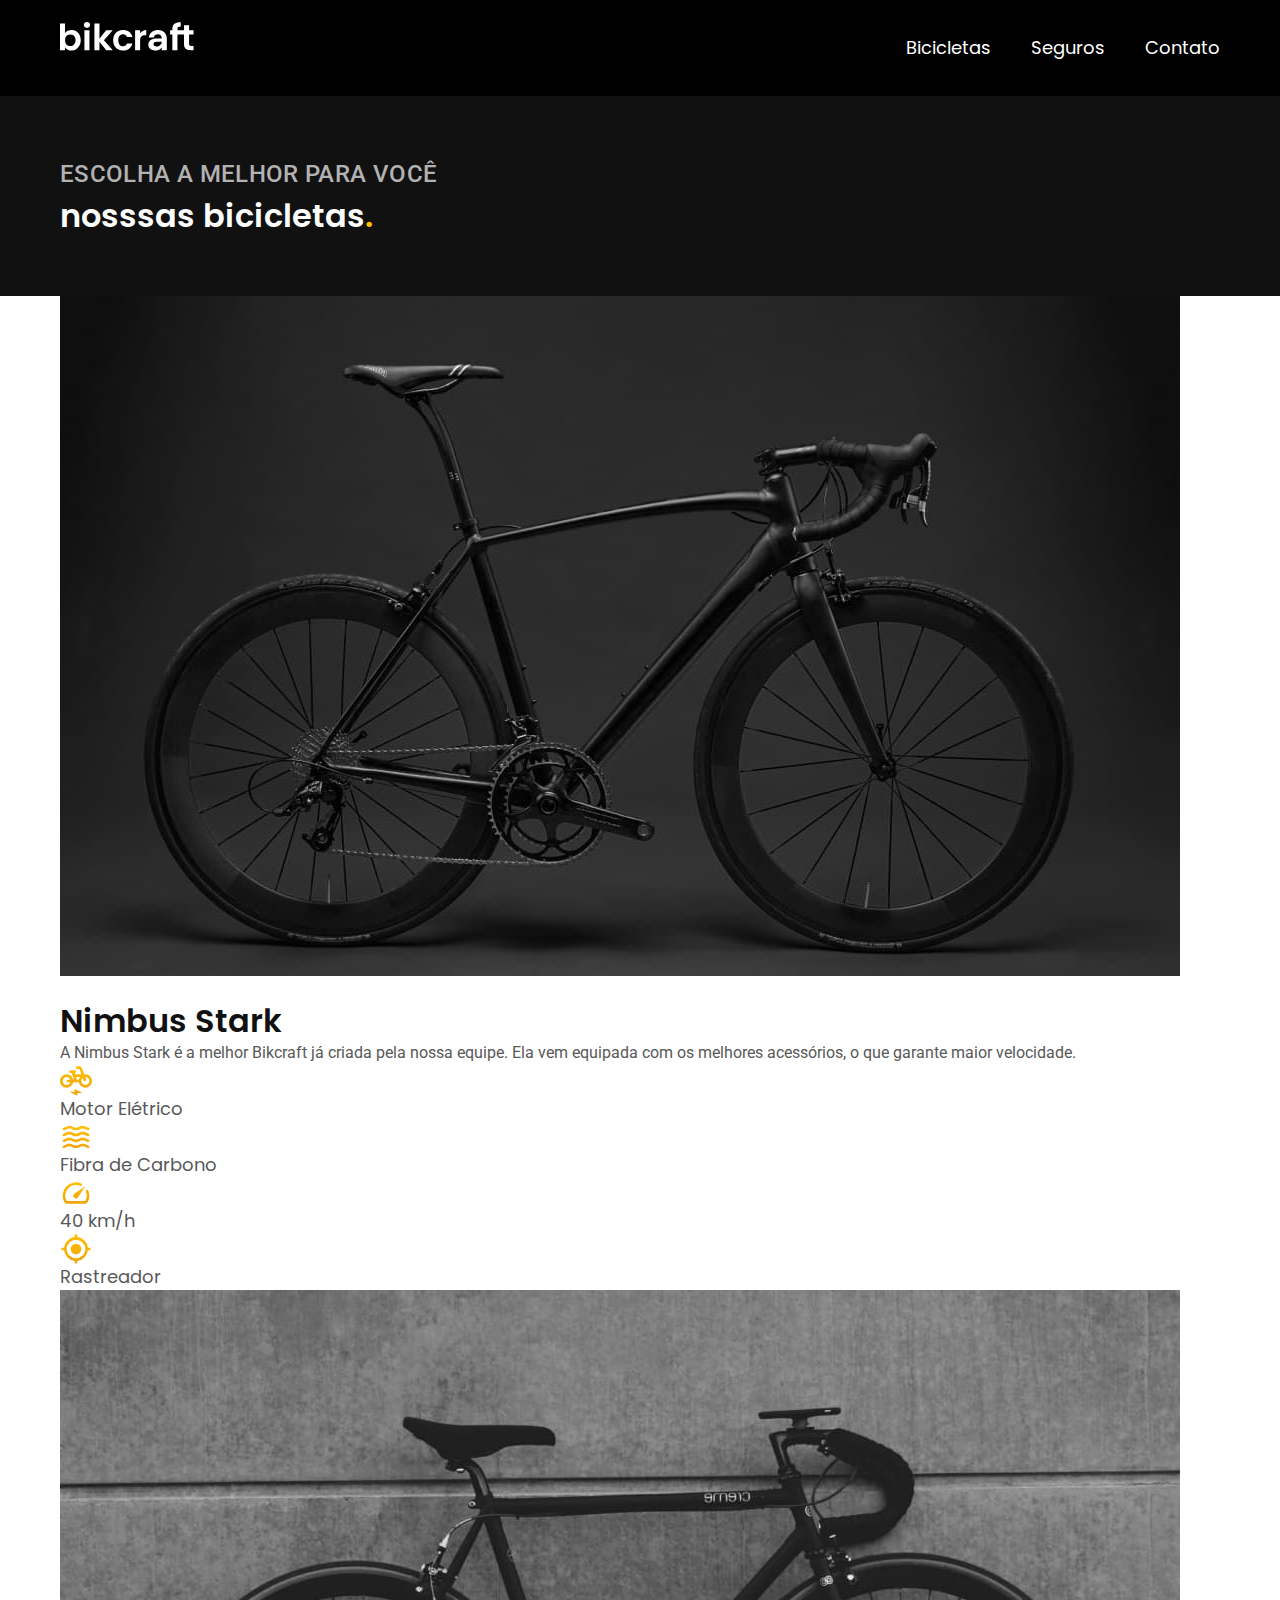
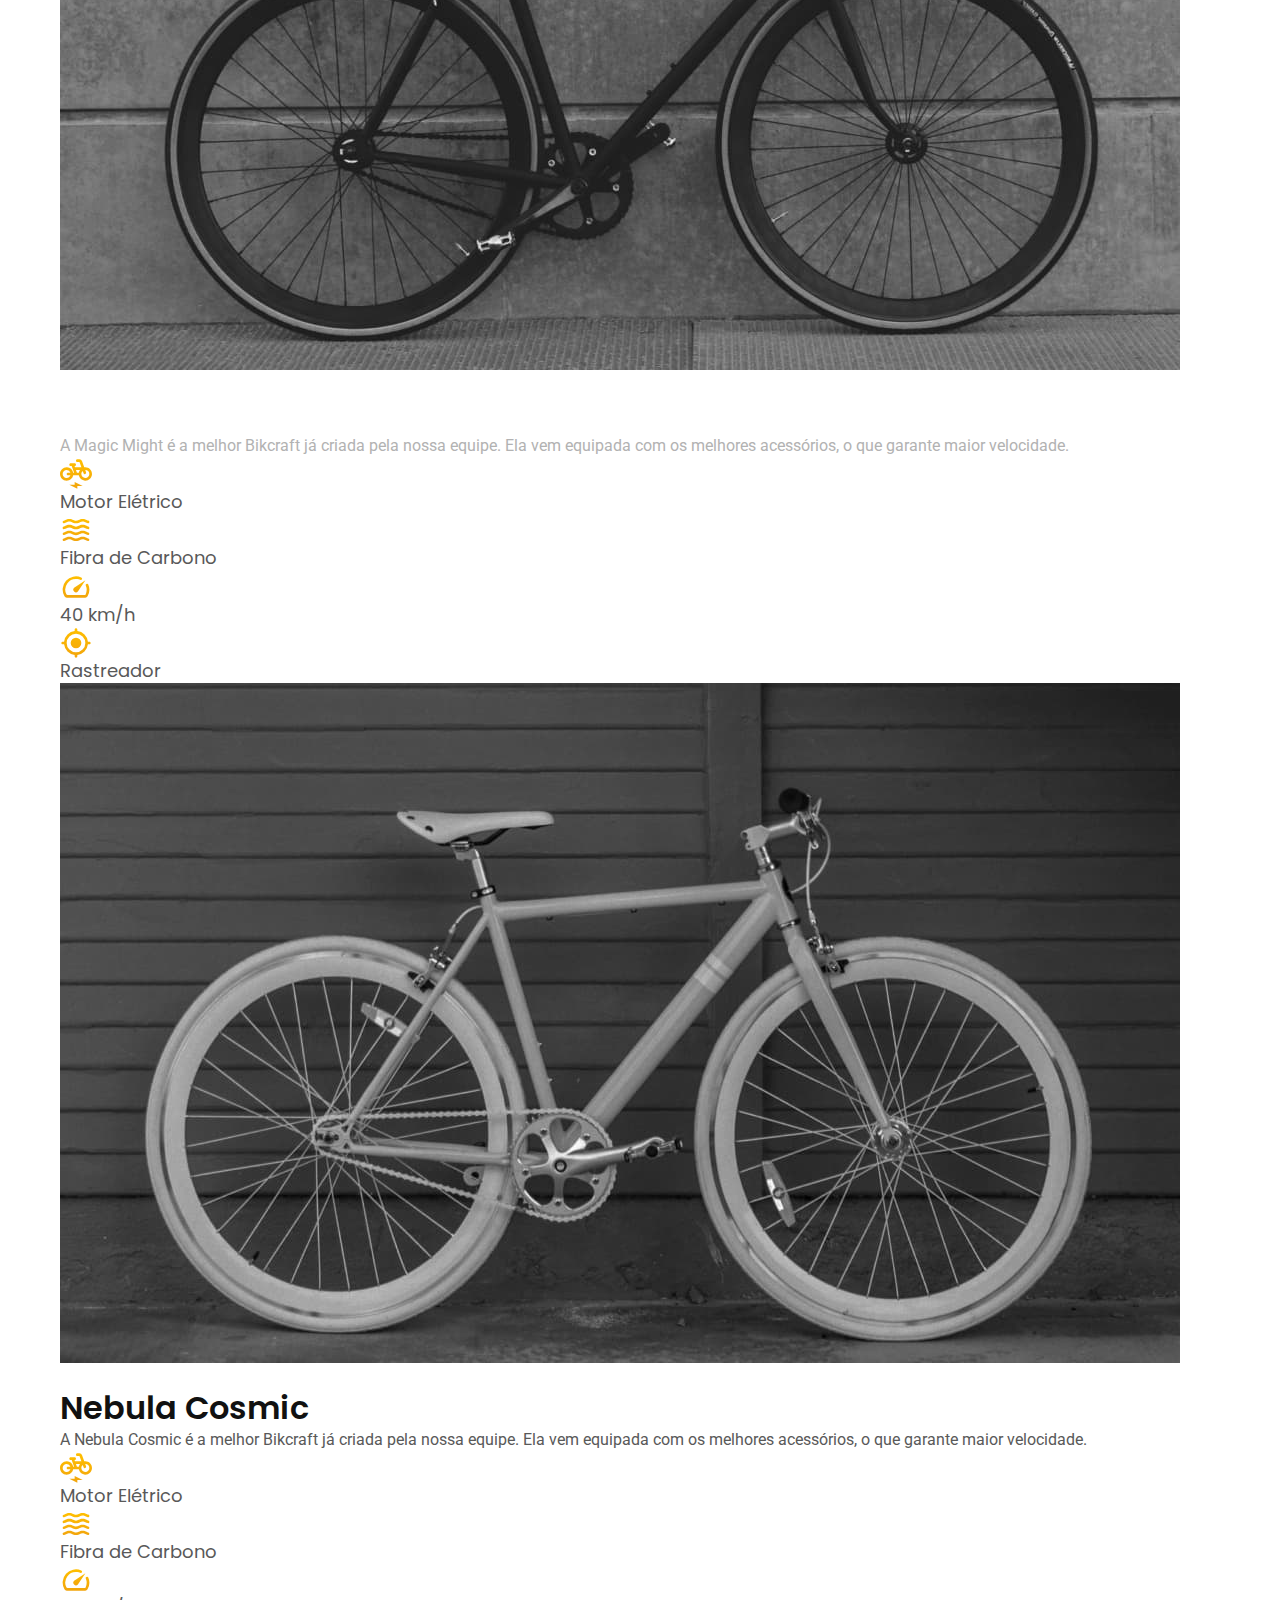
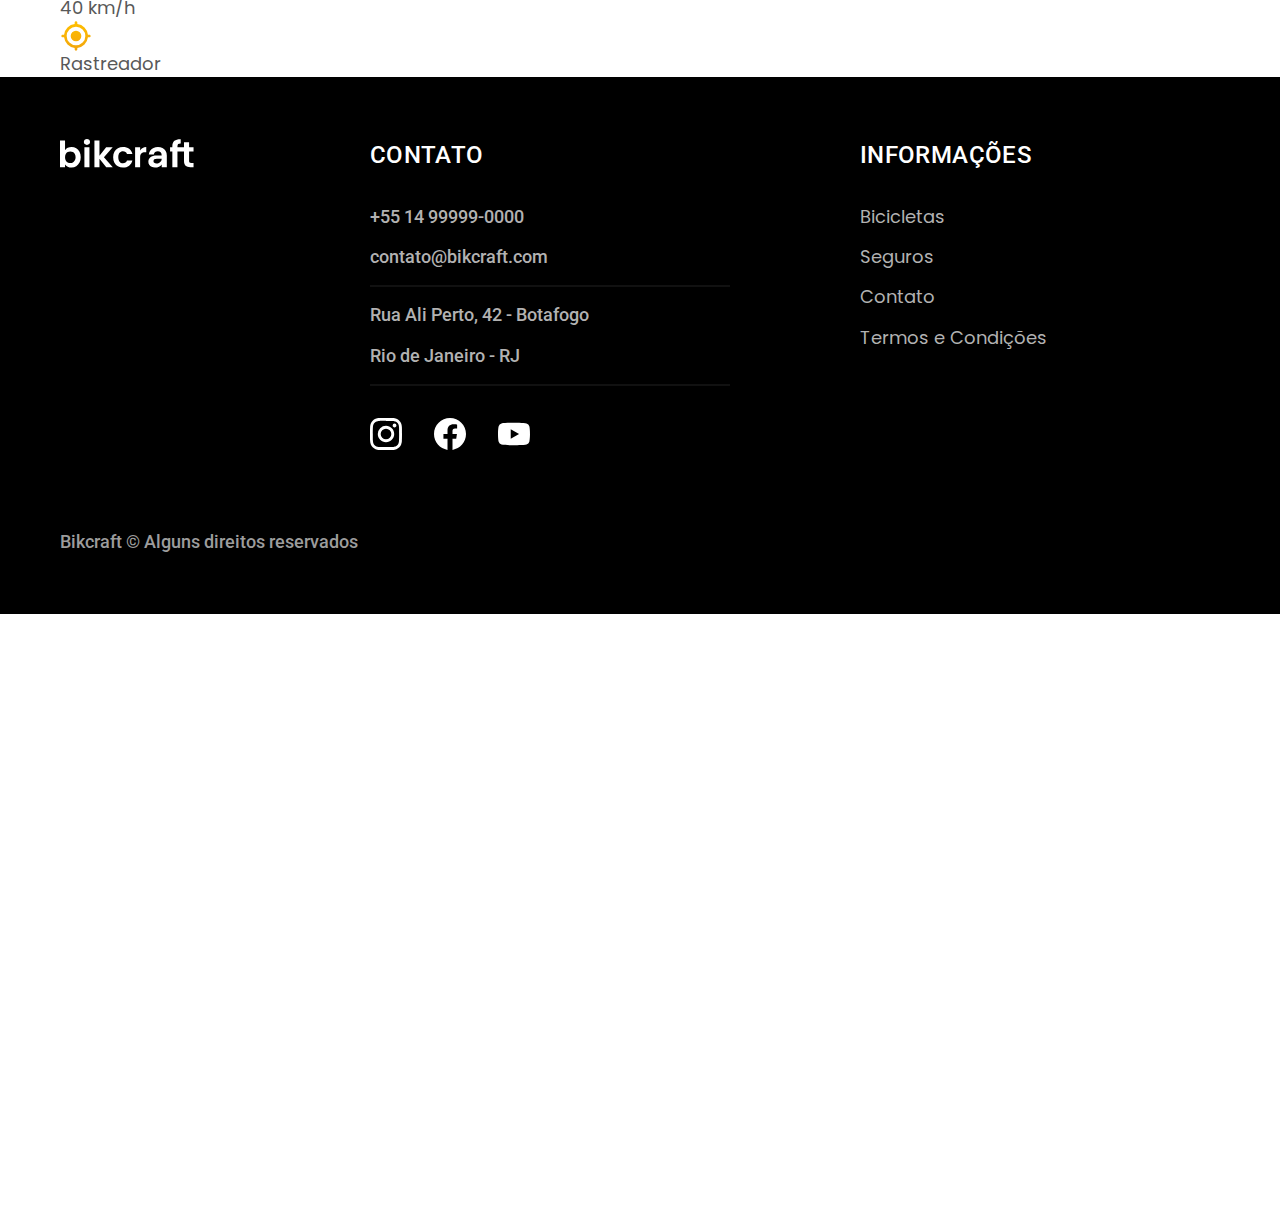
==== bicicletas.html @ 11cca9d1 "termos" ====
<!DOCTYPE html>
<html lang="pt-br">

<head>
  <meta charset="UTF-8">
  <meta name="description" content="Bicicletas">
  <meta name="viewport" content="width=device-width, initial-scale=1.0">
  <title>Bicicletas | Bikcraft</title>

  <link rel="stylesheet" href="./css/style.css">


  <link rel="preconnect" href="https://fonts.googleapis.com">
  <link rel="preconnect" href="https://fonts.gstatic.com" crossorigin>
  <link href="https://fonts.googleapis.com/css2?family=Merriweather:ital,wght@1,900&family=Poppins:wght@400;600&family=Roboto:wght@400;500&display=swap" rel="stylesheet">

</head>

<body id="bicicletas">
  <header class="header-bg">
    <div class="header container">
      <a href="./"><img src="./img/bikcraft.svg" alt="Bikcraft"></a>
      <nav aria label="primaria">
        <ul class="header-menu cor-0 font-1-m">
          <li><a href="./bicicletas.html">Bicicletas</a></li>
          <li><a href="./seguros.html">Seguros</a></li>
          <li><a href="./contato.html">Contato</a></li>
        </ul>
      </nav>
    </div>
  </header>

  <main>
    <div class="titulo-bg">
      <div class="titulo container">
        <p class="font-2-l-b cor-5">Escolha a melhor para você</p>
        <h1 class="font-1-xl cor-0">nosssas bicicletas<span class="cor-p1">.</span></h1>
      </div>
    </div>

    <div class="bicicletas-bg">
      <div class="bicicletas container">
        <div class="bicicletas-imagem">
          <img src="./img/bicicletas/nimbus.jpg" alt="Bicicleta preta">
          <span class="font-2-m cor-0">R$ 4999</span>
        </div>
        <div class="bicicletas-conteudo">
          <h2 class="font-1-xl cor-11">Nimbus Stark</h2>
          <p class="font-2-s cor-8">A Nimbus Stark é a melhor Bikcraft já criada pela nossa equipe. Ela vem equipada com os melhores acessórios, o que garante maior velocidade.</p>
          <ul class="font-1-m cor-8">
            <li><img src="./img/icones/eletrica.svg" alt="">Motor Elétrico</li>
            <li><img src="./img/icones/carbono.svg" alt="">Fibra de Carbono</li>
            <li><img src="./img/icones/velocidade.svg" alt="">40 km/h</li>
            <li><img src="./img/icones/rastreador.svg" alt="">Rastreador</li>
          </ul>
          <div class="bicicletas-imagem">
            <img src="./img/bicicletas/magic.jpg" alt="Bicicleta preta">
            <span class="font-2-m cor-0">R$ 2499</span>
          </div>
          <div class="bicicletas-conteudo">
            <h2 class="font-1-xl cor-0">Magic Might</h2>
            <p class="font-2-s cor-5">A Magic Might é a melhor Bikcraft já criada pela nossa equipe. Ela vem equipada com os melhores acessórios, o que garante maior velocidade.</p>
            <ul class="font-1-m cor-8">
              <li><img src="./img/icones/eletrica.svg" alt="">Motor Elétrico</li>
              <li><img src="./img/icones/carbono.svg" alt="">Fibra de Carbono</li>
              <li><img src="./img/icones/velocidade.svg" alt="">40 km/h</li>
              <li><img src="./img/icones/rastreador.svg" alt="">Rastreador</li>
            </ul>
            <div class="bicicletas-imagem">
              <img src="./img/bicicletas/nebula.jpg" alt="Bicicleta branca">
              <span class="font-2-m cor-0">R$ 3999</span>
            </div>
            <div class="bicicletas-conteudo">
              <h2 class="font-1-xl cor-11">Nebula Cosmic</h2>
              <p class="font-2-s cor-8">A Nebula Cosmic é a melhor Bikcraft já criada pela nossa equipe. Ela vem equipada com os melhores acessórios, o que garante maior velocidade.</p>
              <ul class="font-1-m cor-8">
                <li><img src="./img/icones/eletrica.svg" alt="">Motor Elétrico</li>
                <li><img src="./img/icones/carbono.svg" alt="">Fibra de Carbono</li>
                <li><img src="./img/icones/velocidade.svg" alt="">40 km/h</li>
                <li><img src="./img/icones/rastreador.svg" alt="">Rastreador</li>
              </ul>
        </div>
      </div>
    </div>

     
  </main>


  <footer class="footer-bg">
    <div class="footer container">
      <img src="./img/bikcraft.svg" alt="Bikcraft">
      <div class="footer-contato">
        <h3 class="font-2-l-b cor-0">Contato</h3>
        <ul class="font-2-m cor-5">
          <li><a href="tel:+5514999990000">+55 14 99999-0000</a></li>
          <li><a href="mailto: contato@bikcraft.com">contato@bikcraft.com</a></li>
          <li>Rua Ali Perto, 42 - Botafogo</li>
          <li>Rio de Janeiro - RJ</li>
        </ul>
        <div class="footer-redes">
          <a href="./">
            <img src="./img/redes/instagram.svg" alt="Instagram">
          </a>
          <a href="./">
            <img src="./img/redes/facebook.svg" alt="Facebook">
          </a>
          <a href="./">
            <img src="./img/redes/youtube.svg" alt="Youtube">
          </a>
        </div>
      </div>
      <div class="footer-informacoes">
        <h3 class="font-2-l-b cor-0">Informações</h3>
        <nav>
          <ul class="font-1-m cor-5">
            <li><a href="./bicicletas.html">Bicicletas</a></li>
            <li><a href="./seguros.html">Seguros</a></li>
            <li><a href="./contato.html">Contato</a></li>
            <li><a href="./termos-e-condicoes.html">Termos e Condições</a></li>
          </ul>
        </nav>
      </div>
      <p class="footer-copy font-2-m cor-6">Bikcraft © Alguns direitos reservados</p>
    </div>

  </footer>
</body>

</html>
---- css/style.css ----
@import './global/global.css';
@import './utilitarios/tipografia.css';
@import './utilitarios/cores.css';

@import './global/header.css';
@import './global/footer.css';

/* Utilitarios */
@import './utilitarios/componentes.css';

/* Home */
@import './home/introducao.css';
@import './home/tecnologia.css';
@import './home/parceiros.css';
@import './home/depoimento.css';

/* Bicicletas */
@import './bicicletas/bicicletas-lista.css';
@import './bicicletas/bicicletas.css';

/* Seguros */
@import './seguros/seguros.css';

/* Termos */
@import './termos/termos.css';
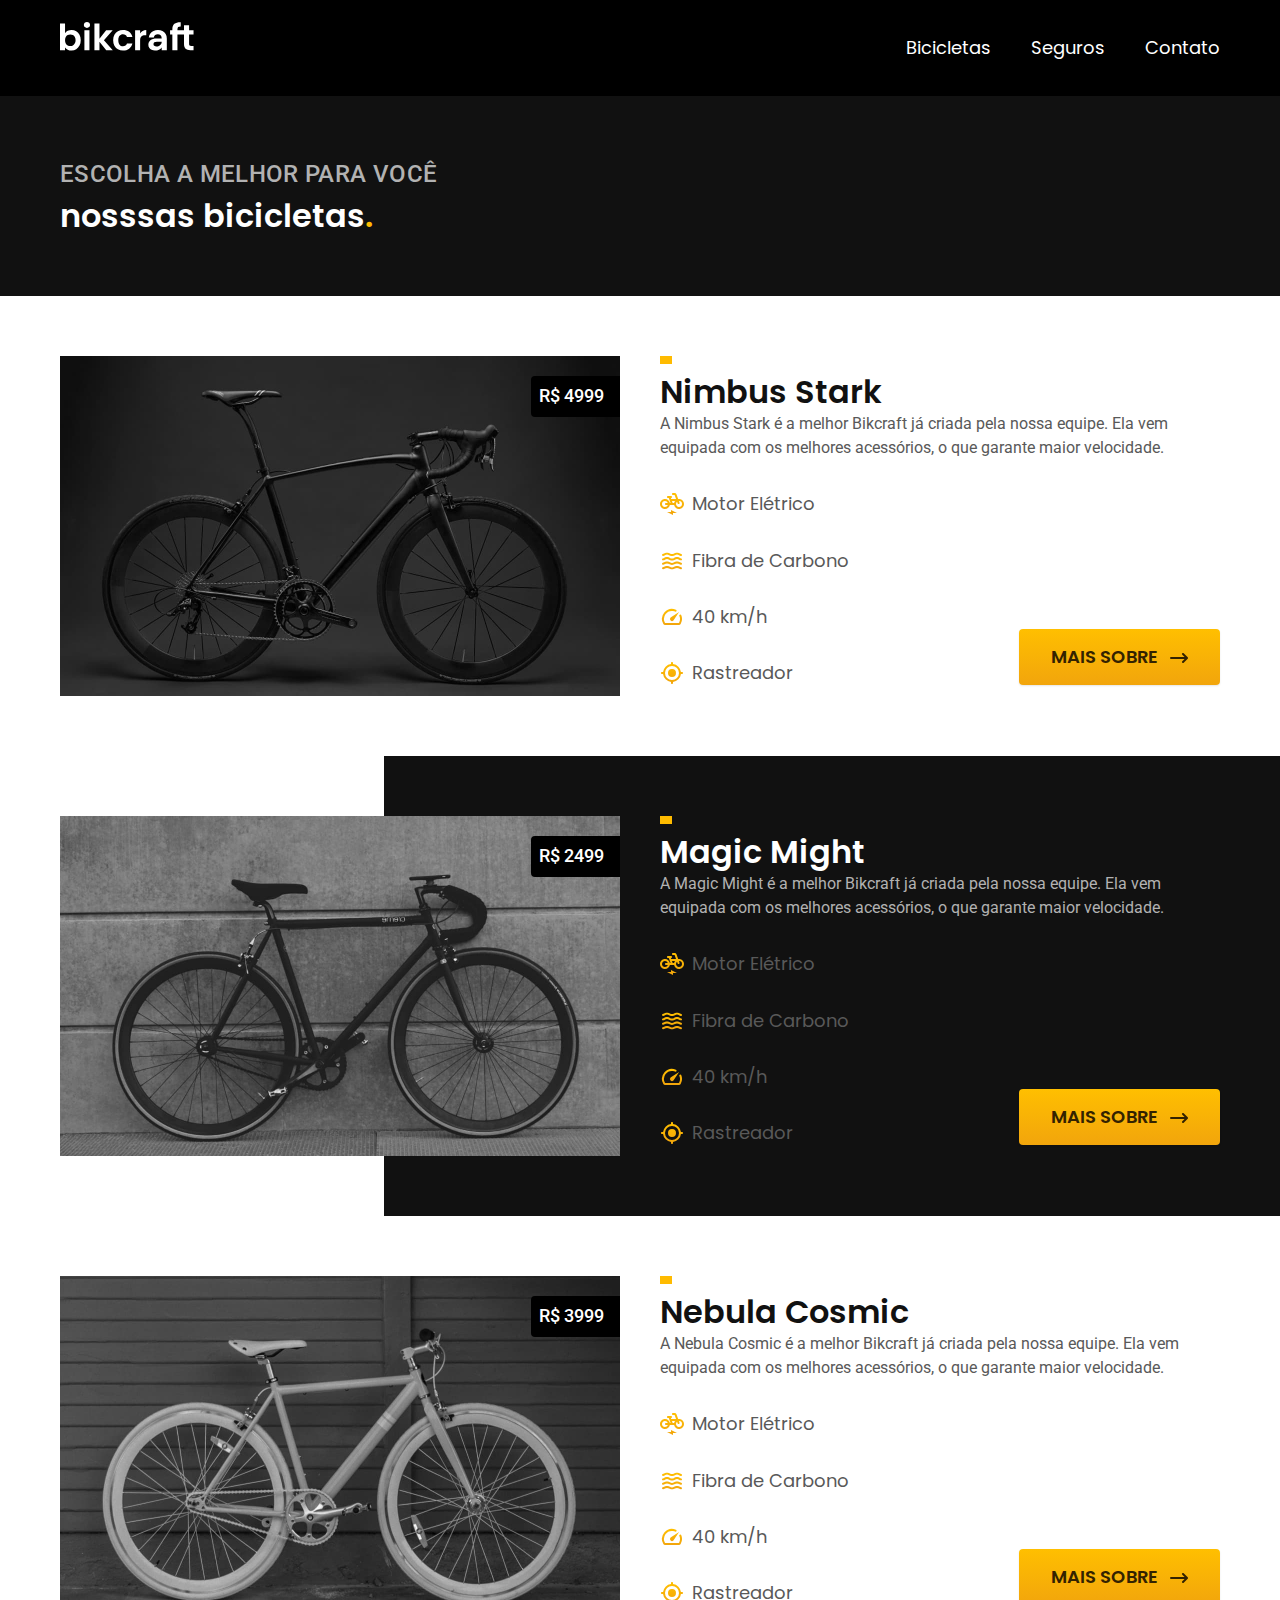
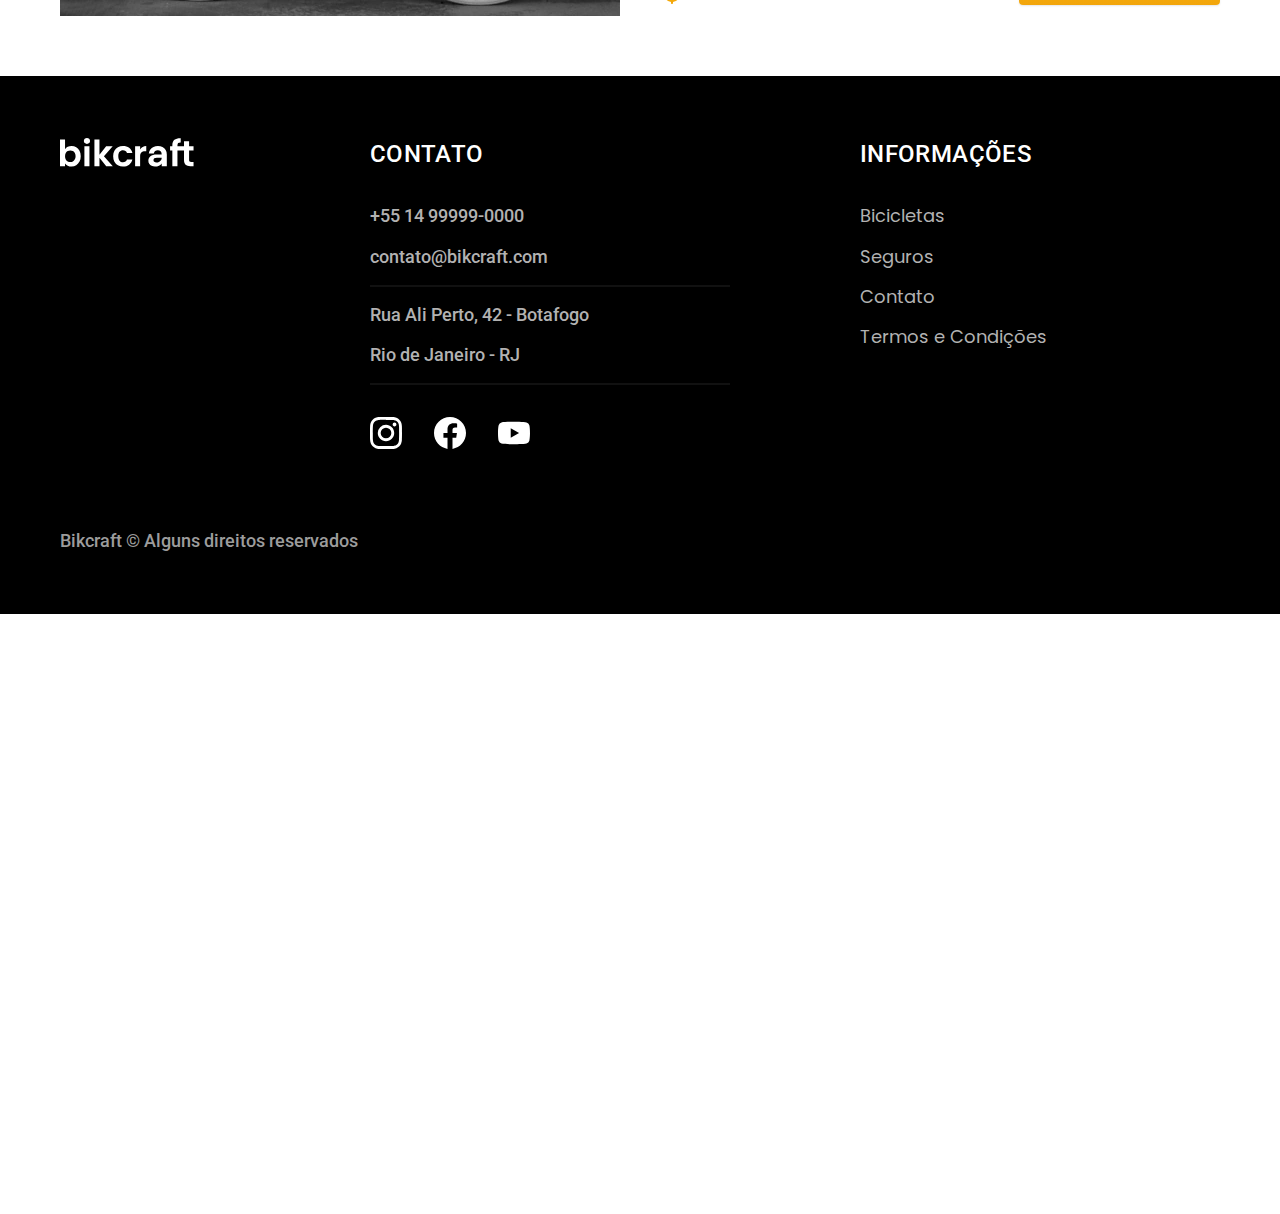
==== commit 312ae673: "bicicletas" ====
--- a/bicicletas.html
+++ b/bicicletas.html
@@ -38,52 +38,65 @@
       </div>
     </div>
 
+
+    <div class="bicicletas container">
+      <div class="bicicletas-imagem">
+        <img src="./img/bicicletas/nimbus.jpg" alt="Bicicleta preta">
+        <span class="font-2-m cor-0">R$ 4999</span>
+      </div>
+      <div class="bicicletas-conteudo">
+        <h2 class="font-1-xl cor-11">Nimbus Stark</h2>
+        <p class="font-2-s cor-8">A Nimbus Stark é a melhor Bikcraft já criada pela nossa equipe. Ela vem equipada com os melhores acessórios, o que garante maior velocidade.</p>
+        <ul class="font-1-m cor-8">
+          <li><img src="./img/icones/eletrica.svg" alt="">Motor Elétrico</li>
+          <li><img src="./img/icones/carbono.svg" alt="">Fibra de Carbono</li>
+          <li><img src="./img/icones/velocidade.svg" alt="">40 km/h</li>
+          <li><img src="./img/icones/rastreador.svg" alt="">Rastreador</li>
+        </ul>
+        <a class="botao seta" href="./bicicletas/nimbus-stark.html">Mais sobre</a>
+      </div>
+    </div>
+
     <div class="bicicletas-bg">
       <div class="bicicletas container">
         <div class="bicicletas-imagem">
-          <img src="./img/bicicletas/nimbus.jpg" alt="Bicicleta preta">
-          <span class="font-2-m cor-0">R$ 4999</span>
+          <img src="./img/bicicletas/magic.jpg" alt="Bicicleta preta">
+          <span class="font-2-m cor-0">R$ 2499</span>
         </div>
         <div class="bicicletas-conteudo">
-          <h2 class="font-1-xl cor-11">Nimbus Stark</h2>
-          <p class="font-2-s cor-8">A Nimbus Stark é a melhor Bikcraft já criada pela nossa equipe. Ela vem equipada com os melhores acessórios, o que garante maior velocidade.</p>
+          <h2 class="font-1-xl cor-0">Magic Might</h2>
+          <p class="font-2-s cor-5">A Magic Might é a melhor Bikcraft já criada pela nossa equipe. Ela vem equipada com os melhores acessórios, o que garante maior velocidade.</p>
           <ul class="font-1-m cor-8">
             <li><img src="./img/icones/eletrica.svg" alt="">Motor Elétrico</li>
             <li><img src="./img/icones/carbono.svg" alt="">Fibra de Carbono</li>
             <li><img src="./img/icones/velocidade.svg" alt="">40 km/h</li>
             <li><img src="./img/icones/rastreador.svg" alt="">Rastreador</li>
           </ul>
-          <div class="bicicletas-imagem">
-            <img src="./img/bicicletas/magic.jpg" alt="Bicicleta preta">
-            <span class="font-2-m cor-0">R$ 2499</span>
-          </div>
-          <div class="bicicletas-conteudo">
-            <h2 class="font-1-xl cor-0">Magic Might</h2>
-            <p class="font-2-s cor-5">A Magic Might é a melhor Bikcraft já criada pela nossa equipe. Ela vem equipada com os melhores acessórios, o que garante maior velocidade.</p>
-            <ul class="font-1-m cor-8">
-              <li><img src="./img/icones/eletrica.svg" alt="">Motor Elétrico</li>
-              <li><img src="./img/icones/carbono.svg" alt="">Fibra de Carbono</li>
-              <li><img src="./img/icones/velocidade.svg" alt="">40 km/h</li>
-              <li><img src="./img/icones/rastreador.svg" alt="">Rastreador</li>
-            </ul>
-            <div class="bicicletas-imagem">
-              <img src="./img/bicicletas/nebula.jpg" alt="Bicicleta branca">
-              <span class="font-2-m cor-0">R$ 3999</span>
-            </div>
-            <div class="bicicletas-conteudo">
-              <h2 class="font-1-xl cor-11">Nebula Cosmic</h2>
-              <p class="font-2-s cor-8">A Nebula Cosmic é a melhor Bikcraft já criada pela nossa equipe. Ela vem equipada com os melhores acessórios, o que garante maior velocidade.</p>
-              <ul class="font-1-m cor-8">
-                <li><img src="./img/icones/eletrica.svg" alt="">Motor Elétrico</li>
-                <li><img src="./img/icones/carbono.svg" alt="">Fibra de Carbono</li>
-                <li><img src="./img/icones/velocidade.svg" alt="">40 km/h</li>
-                <li><img src="./img/icones/rastreador.svg" alt="">Rastreador</li>
-              </ul>
+          <a class="botao seta" href="./bicicletas/magic-might.html">Mais sobre</a>
+
         </div>
       </div>
     </div>
 
-     
+    <div class="bicicletas container">
+      <div class="bicicletas-imagem">
+        <img src="./img/bicicletas/nebula.jpg" alt="Bicicleta branca">
+        <span class="font-2-m cor-0">R$ 3999</span>
+      </div>
+      <div class="bicicletas-conteudo">
+        <h2 class="font-1-xl cor-11">Nebula Cosmic</h2>
+        <p class="font-2-s cor-8">A Nebula Cosmic é a melhor Bikcraft já criada pela nossa equipe. Ela vem equipada com os melhores acessórios, o que garante maior velocidade.</p>
+        <ul class="font-1-m cor-8">
+          <li><img src="./img/icones/eletrica.svg" alt="">Motor Elétrico</li>
+          <li><img src="./img/icones/carbono.svg" alt="">Fibra de Carbono</li>
+          <li><img src="./img/icones/velocidade.svg" alt="">40 km/h</li>
+          <li><img src="./img/icones/rastreador.svg" alt="">Rastreador</li>
+        </ul>
+        <a class="botao seta" href="./bicicletas/nebula.html">Mais sobre</a>
+      </div>
+    </div>
+
+
   </main>
 
 
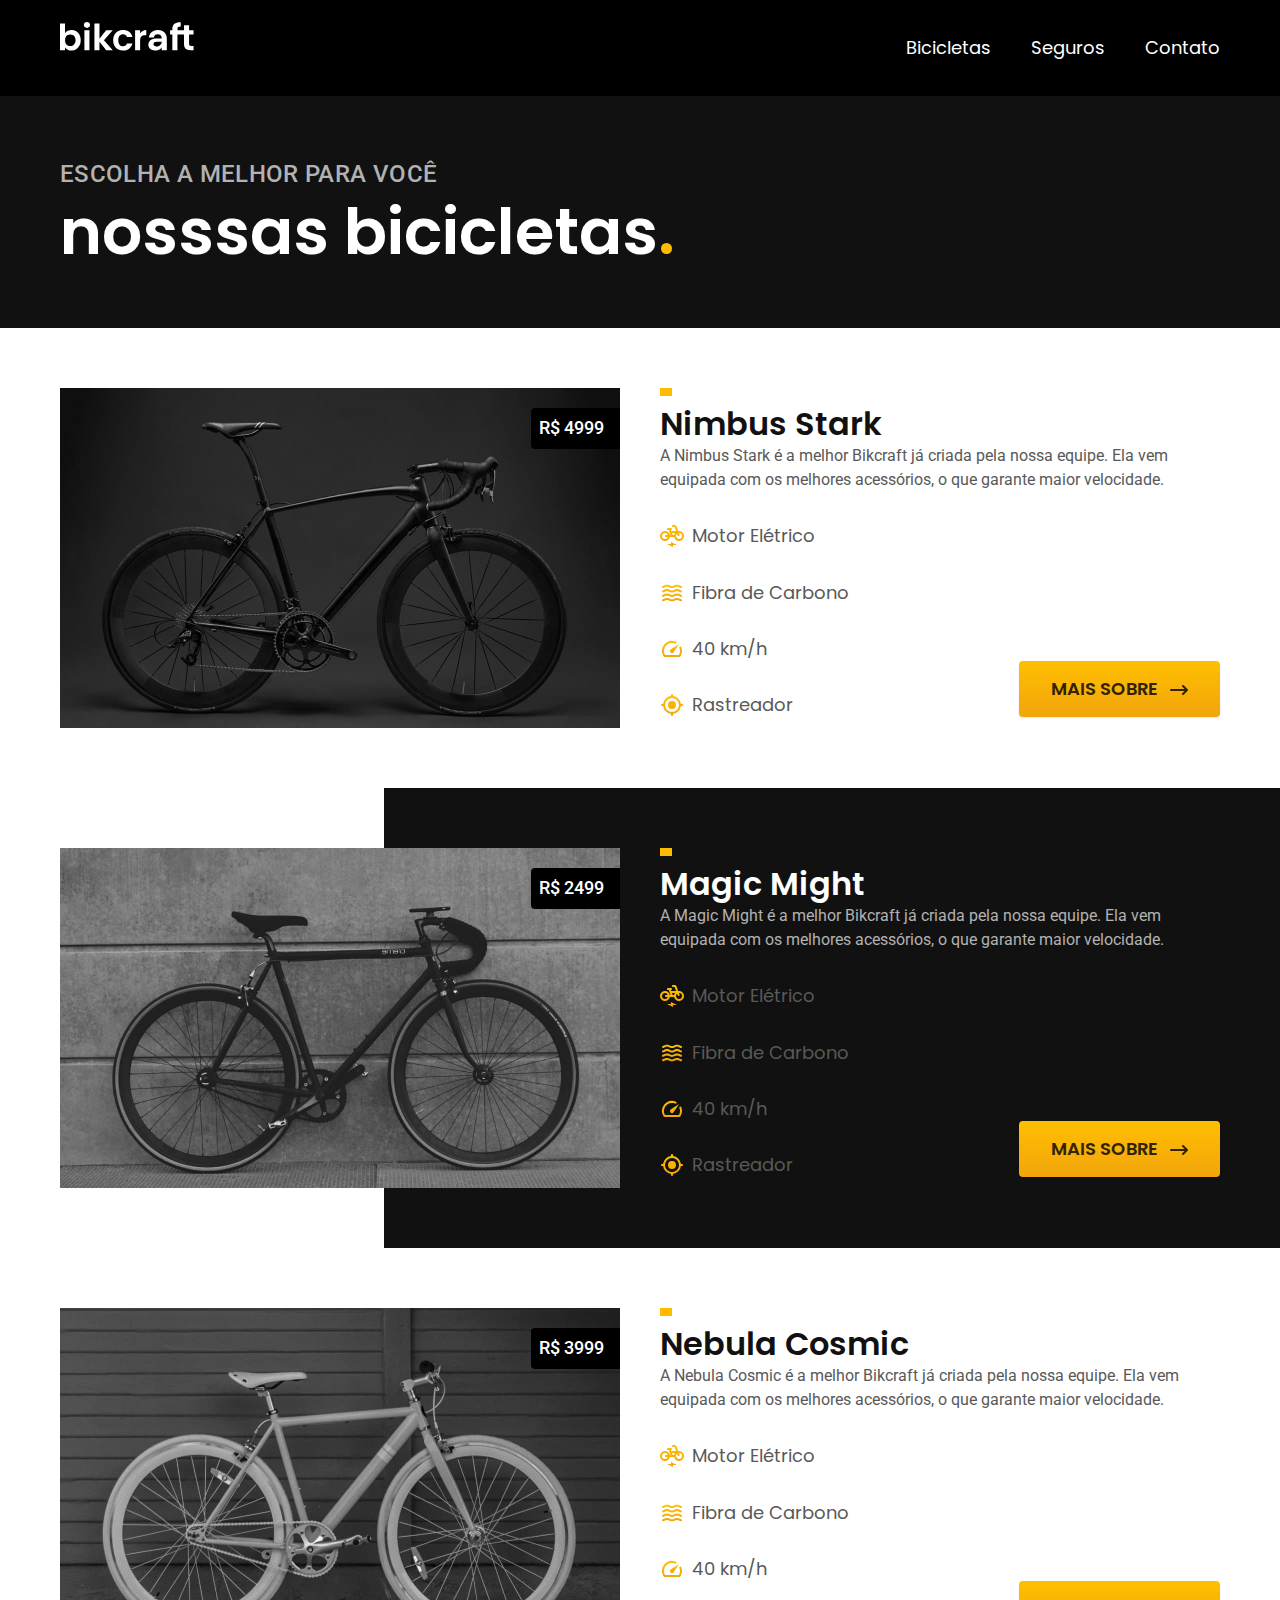
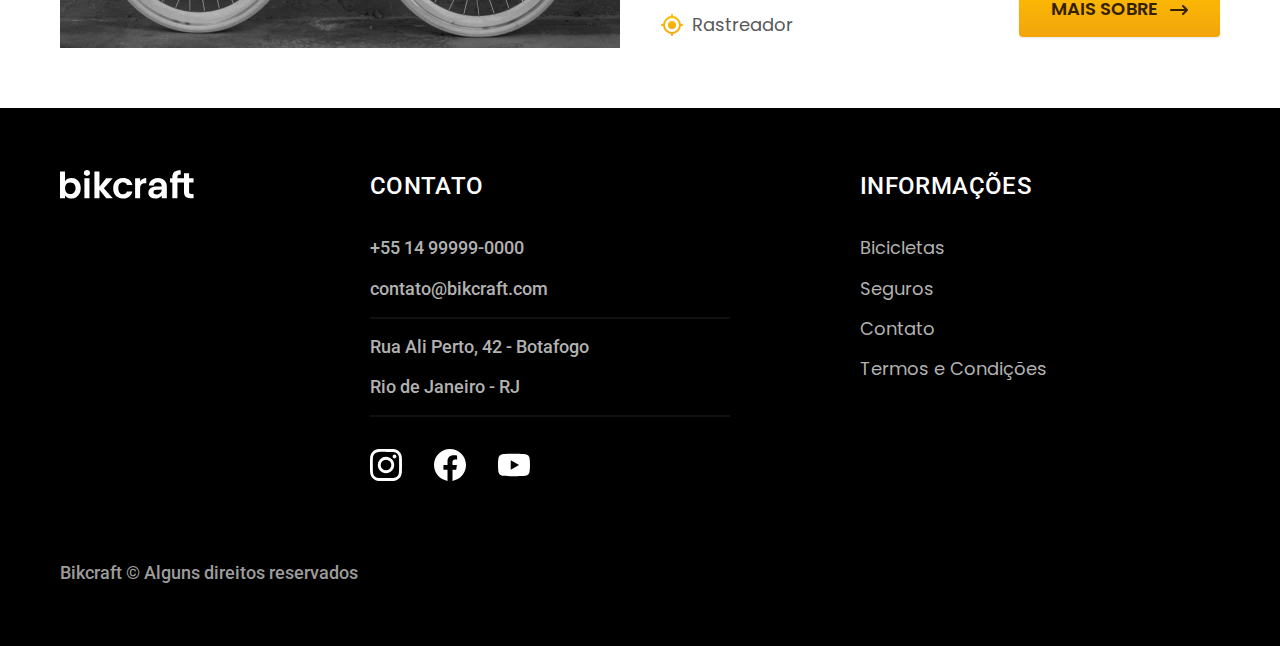
==== commit ab63952b: "finalizando as bicicletas individuais e começando as páginas de contato" ====
--- a/bicicletas.html
+++ b/bicicletas.html
@@ -34,7 +34,7 @@
     <div class="titulo-bg">
       <div class="titulo container">
         <p class="font-2-l-b cor-5">Escolha a melhor para você</p>
-        <h1 class="font-1-xl cor-0">nosssas bicicletas<span class="cor-p1">.</span></h1>
+        <h1 class="font-1-xxl cor-0">nosssas bicicletas<span class="cor-p1">.</span></h1>
       </div>
     </div>
 
--- a/css/style.css
+++ b/css/style.css
@@ -18,8 +18,14 @@
 @import './bicicletas/bicicletas-lista.css';
 @import './bicicletas/bicicletas.css';
 
+/* Bicicleta */
+@import './bicicleta/bicicleta.css';
+@import './bicicleta/seguro.css';
+
 /* Seguros */
 @import './seguros/seguros.css';
+@import './seguros/vantagens.css';
+@import './seguros/perguntas.css';
 
 /* Termos */
 @import './termos/termos.css';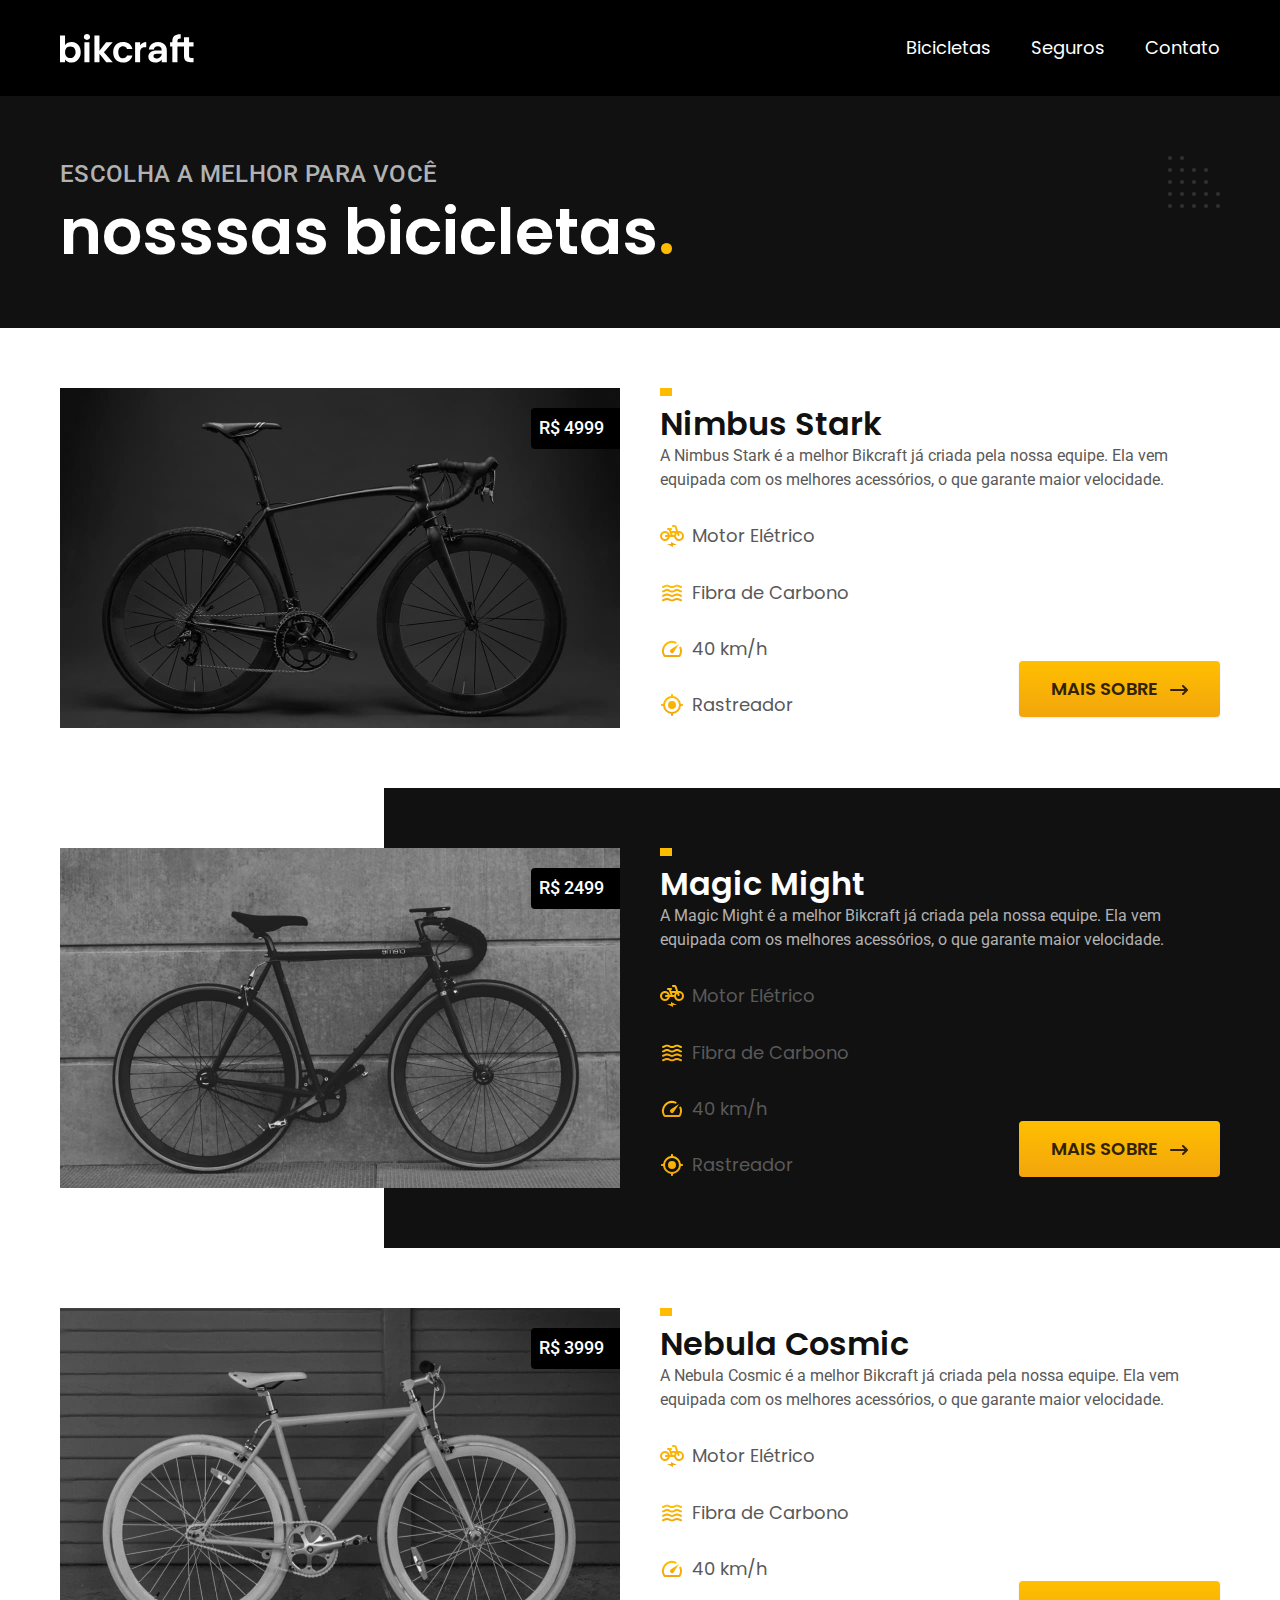
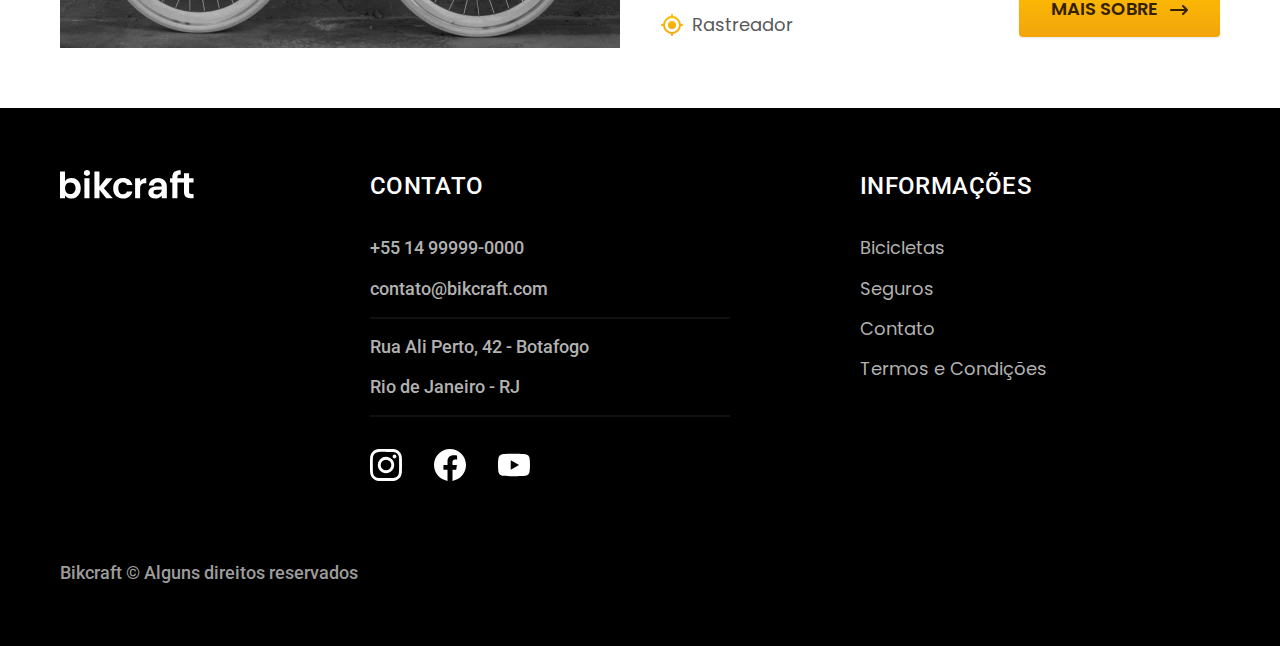
==== commit 9c4c8a92: "otimizando imagens no index" ====
--- a/bicicletas.html
+++ b/bicicletas.html
@@ -7,6 +7,7 @@
   <meta name="viewport" content="width=device-width, initial-scale=1.0">
   <title>Bicicletas | Bikcraft</title>
 
+  <link rel="preload" href="./css/style.css" as="style">
   <link rel="stylesheet" href="./css/style.css">
 
 
--- a/css/style.css
+++ b/css/style.css
@@ -7,6 +7,7 @@
 
 /* Utilitarios */
 @import './utilitarios/componentes.css';
+@import './utilitarios/formulario.css';
 
 /* Home */
 @import './home/introducao.css';
@@ -27,5 +28,12 @@
 @import './seguros/vantagens.css';
 @import './seguros/perguntas.css';
 
+/* Contato */
+@import './contato/contato.css';
+@import './contato/lojas.css';
+
+/* Orçamento */
+@import './orcamento/orcamento.css';
+
 /* Termos */
 @import './termos/termos.css';--- a/css/style.css
+++ b/css/style.css
@@ -7,6 +7,7 @@
 
 /* Utilitarios */
 @import './utilitarios/componentes.css';
+@import './utilitarios/formulario.css';
 
 /* Home */
 @import './home/introducao.css';
@@ -27,5 +28,12 @@
 @import './seguros/vantagens.css';
 @import './seguros/perguntas.css';
 
+/* Contato */
+@import './contato/contato.css';
+@import './contato/lojas.css';
+
+/* Orçamento */
+@import './orcamento/orcamento.css';
+
 /* Termos */
 @import './termos/termos.css';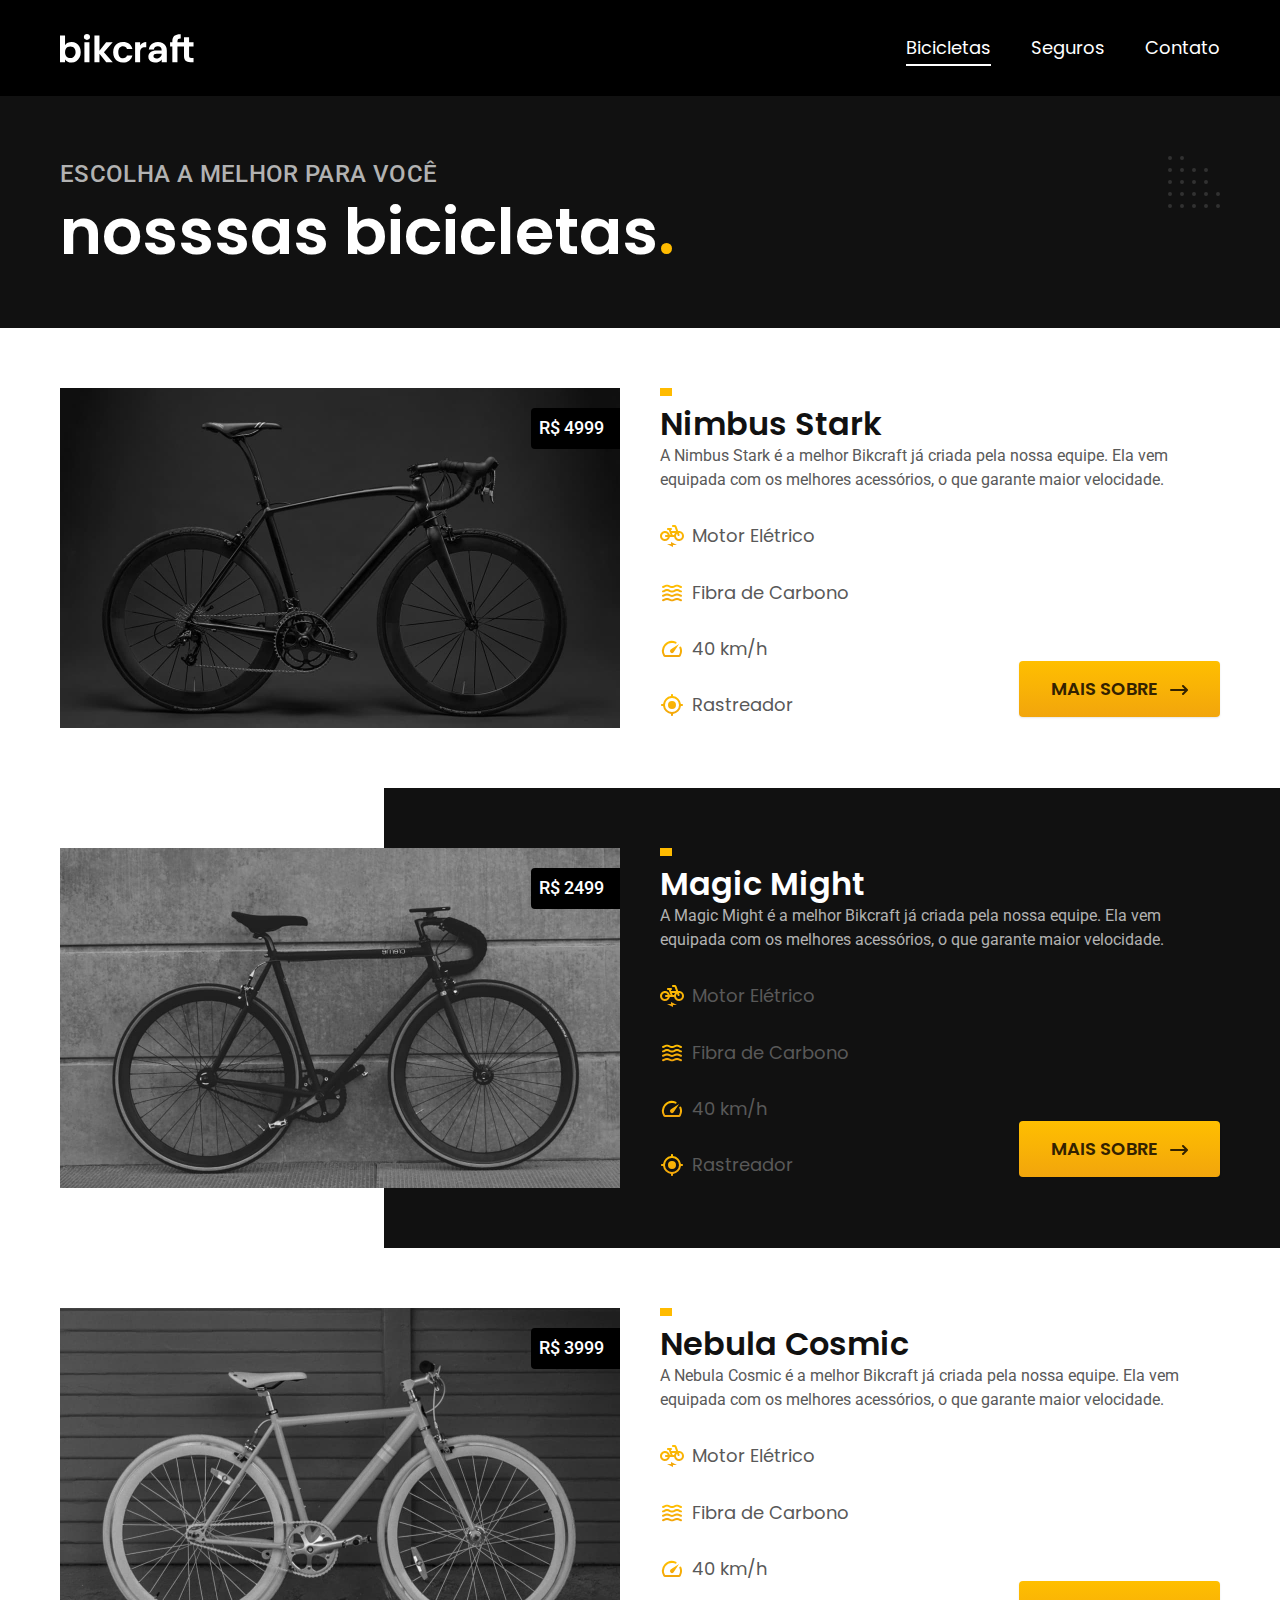
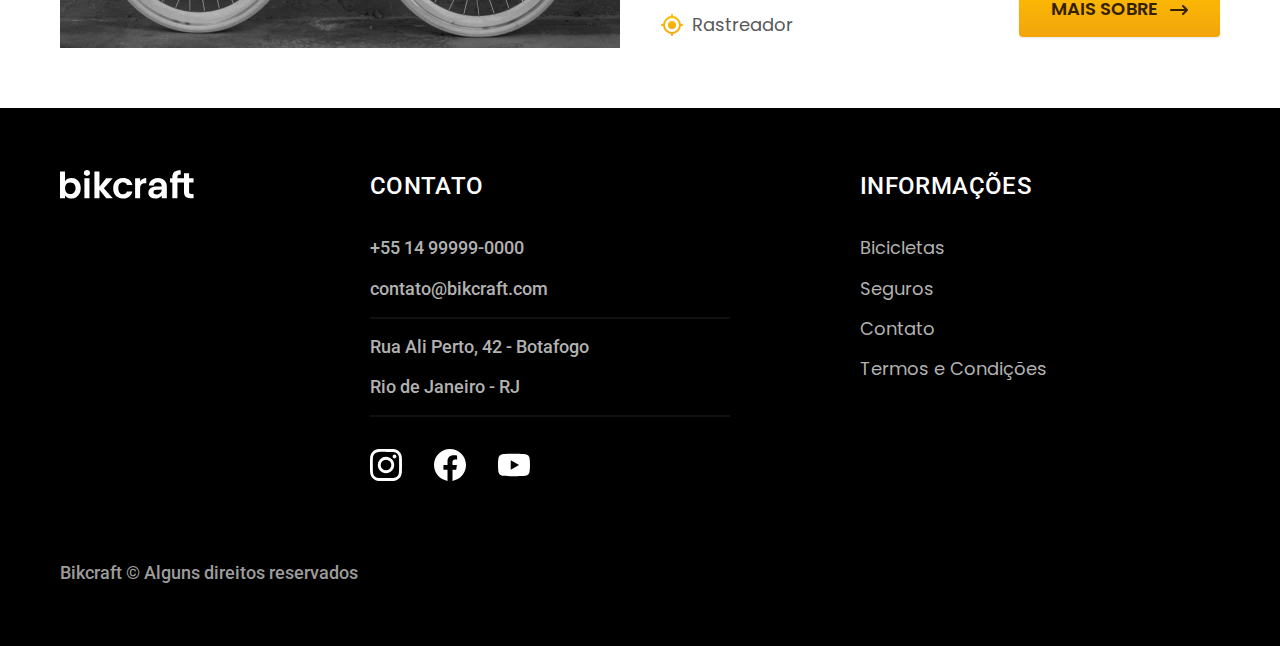
==== commit 168c93de: "correcao de bugs e inicio js" ====
--- a/bicicletas.html
+++ b/bicicletas.html
@@ -42,17 +42,17 @@
 
     <div class="bicicletas container">
       <div class="bicicletas-imagem">
-        <img src="./img/bicicletas/nimbus.jpg" alt="Bicicleta preta">
+        <img src="./img/bicicletas/nimbus.jpg" width="1120" height="680" alt="Bicicleta preta">
         <span class="font-2-m cor-0">R$ 4999</span>
       </div>
       <div class="bicicletas-conteudo">
         <h2 class="font-1-xl cor-11">Nimbus Stark</h2>
         <p class="font-2-s cor-8">A Nimbus Stark é a melhor Bikcraft já criada pela nossa equipe. Ela vem equipada com os melhores acessórios, o que garante maior velocidade.</p>
         <ul class="font-1-m cor-8">
-          <li><img src="./img/icones/eletrica.svg" alt="">Motor Elétrico</li>
-          <li><img src="./img/icones/carbono.svg" alt="">Fibra de Carbono</li>
-          <li><img src="./img/icones/velocidade.svg" alt="">40 km/h</li>
-          <li><img src="./img/icones/rastreador.svg" alt="">Rastreador</li>
+          <li><img src="./img/icones/eletrica.svg" width="24" height="24" alt="">Motor Elétrico</li>
+          <li><img src="./img/icones/carbono.svg" width="24" height="24" alt="">Fibra de Carbono</li>
+          <li><img src="./img/icones/velocidade.svg" width="24" height="24" alt="">40 km/h</li>
+          <li><img src="./img/icones/rastreador.svg" width="24" height="24" alt="">Rastreador</li>
         </ul>
         <a class="botao seta" href="./bicicletas/nimbus-stark.html">Mais sobre</a>
       </div>
@@ -61,17 +61,17 @@
     <div class="bicicletas-bg">
       <div class="bicicletas container">
         <div class="bicicletas-imagem">
-          <img src="./img/bicicletas/magic.jpg" alt="Bicicleta preta">
+          <img src="./img/bicicletas/magic.jpg" width="1120" height="680" alt="Bicicleta preta">
           <span class="font-2-m cor-0">R$ 2499</span>
         </div>
         <div class="bicicletas-conteudo">
           <h2 class="font-1-xl cor-0">Magic Might</h2>
           <p class="font-2-s cor-5">A Magic Might é a melhor Bikcraft já criada pela nossa equipe. Ela vem equipada com os melhores acessórios, o que garante maior velocidade.</p>
           <ul class="font-1-m cor-8">
-            <li><img src="./img/icones/eletrica.svg" alt="">Motor Elétrico</li>
-            <li><img src="./img/icones/carbono.svg" alt="">Fibra de Carbono</li>
-            <li><img src="./img/icones/velocidade.svg" alt="">40 km/h</li>
-            <li><img src="./img/icones/rastreador.svg" alt="">Rastreador</li>
+            <li><img src="./img/icones/eletrica.svg" width="24" height="24" alt="">Motor Elétrico</li>
+            <li><img src="./img/icones/carbono.svg" width="24" height="24" alt="">Fibra de Carbono</li>
+            <li><img src="./img/icones/velocidade.svg" width="24" height="24" alt="">40 km/h</li>
+            <li><img src="./img/icones/rastreador.svg" width="24" height="24" alt="">Rastreador</li>
           </ul>
           <a class="botao seta" href="./bicicletas/magic-might.html">Mais sobre</a>
 
@@ -81,17 +81,17 @@
 
     <div class="bicicletas container">
       <div class="bicicletas-imagem">
-        <img src="./img/bicicletas/nebula.jpg" alt="Bicicleta branca">
+        <img src="./img/bicicletas/nebula.jpg" width="1120" height="680" alt="Bicicleta branca">
         <span class="font-2-m cor-0">R$ 3999</span>
       </div>
       <div class="bicicletas-conteudo">
         <h2 class="font-1-xl cor-11">Nebula Cosmic</h2>
         <p class="font-2-s cor-8">A Nebula Cosmic é a melhor Bikcraft já criada pela nossa equipe. Ela vem equipada com os melhores acessórios, o que garante maior velocidade.</p>
         <ul class="font-1-m cor-8">
-          <li><img src="./img/icones/eletrica.svg" alt="">Motor Elétrico</li>
-          <li><img src="./img/icones/carbono.svg" alt="">Fibra de Carbono</li>
-          <li><img src="./img/icones/velocidade.svg" alt="">40 km/h</li>
-          <li><img src="./img/icones/rastreador.svg" alt="">Rastreador</li>
+          <li><img src="./img/icones/eletrica.svg" width="24" height="24" alt="">Motor Elétrico</li>
+          <li><img src="./img/icones/carbono.svg" width="24" height="24" alt="">Fibra de Carbono</li>
+          <li><img src="./img/icones/velocidade.svg" width="24" height="24" alt="">40 km/h</li>
+          <li><img src="./img/icones/rastreador.svg" width="24" height="24" alt="">Rastreador</li>
         </ul>
         <a class="botao seta" href="./bicicletas/nebula.html">Mais sobre</a>
       </div>
@@ -114,13 +114,13 @@
         </ul>
         <div class="footer-redes">
           <a href="./">
-            <img src="./img/redes/instagram.svg" alt="Instagram">
+            <img src="./img/redes/instagram.svg" width="32" height="32" alt="Instagram">
           </a>
           <a href="./">
-            <img src="./img/redes/facebook.svg" alt="Facebook">
+            <img src="./img/redes/facebook.svg" width="32" height="32" alt="Facebook">
           </a>
           <a href="./">
-            <img src="./img/redes/youtube.svg" alt="Youtube">
+            <img src="./img/redes/youtube.svg" width="32" height="32" alt="Youtube">
           </a>
         </div>
       </div>
@@ -131,7 +131,7 @@
             <li><a href="./bicicletas.html">Bicicletas</a></li>
             <li><a href="./seguros.html">Seguros</a></li>
             <li><a href="./contato.html">Contato</a></li>
-            <li><a href="./termos-e-condicoes.html">Termos e Condições</a></li>
+            <li><a href="./termos.html">Termos e Condições</a></li>
           </ul>
         </nav>
       </div>
@@ -139,6 +139,7 @@
     </div>
 
   </footer>
+  <script src="./js/script.js"></script>
 </body>
 
 </html>